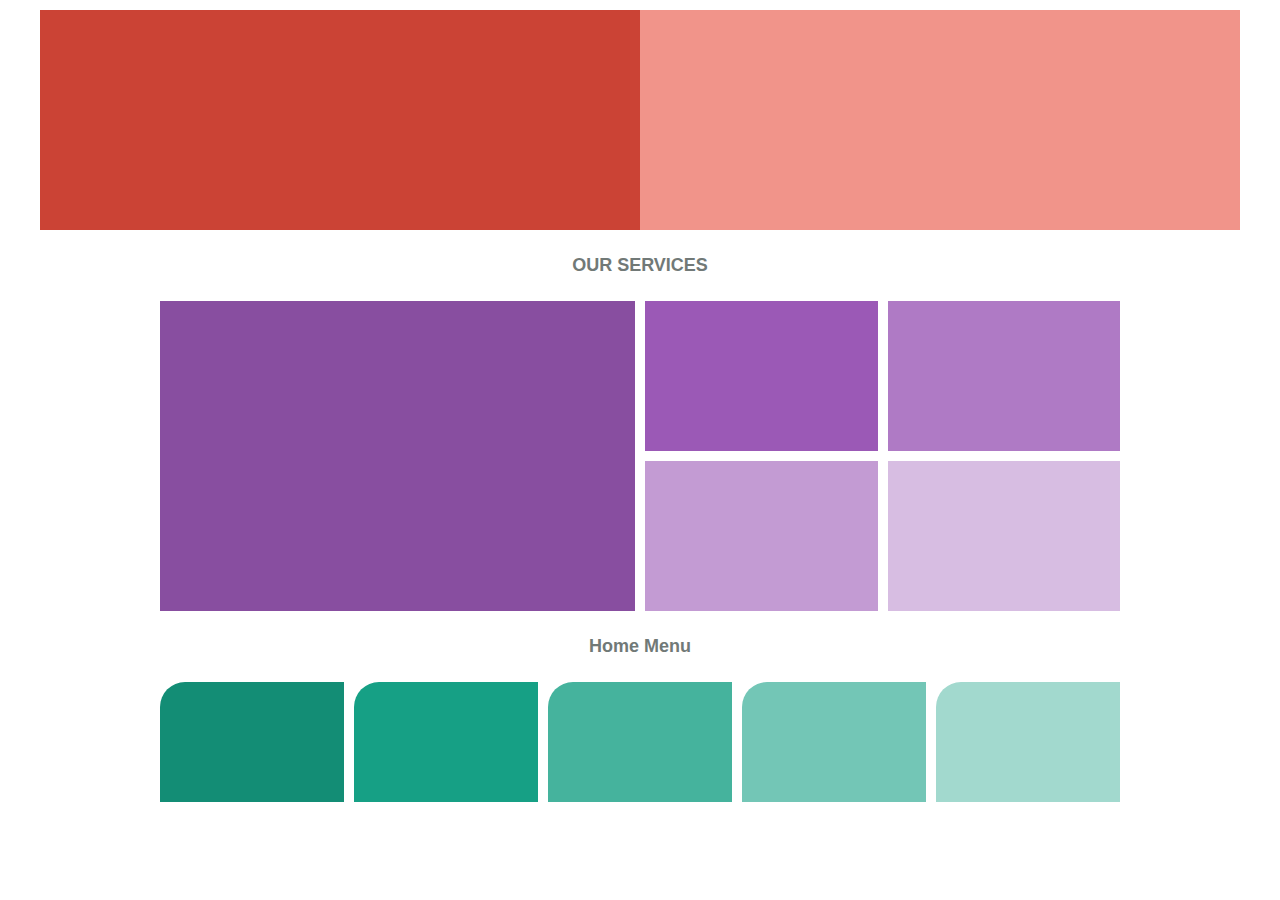
==== Proyecto/index.html @ 06500f5b "primer avance del proyecto del curso" ====
<!DOCTYPE html>
<html lang="en">
<head>
    <meta charset="UTF-8">
    <meta http-equiv="X-UA-Compatible" content="IE=edge">
    <meta name="viewport" content="width=device-width, initial-scale=1.0">
    <link rel="stylesheet" href="./estilos.css">
    <title> Restaurant </title>
</head>
<body>
    <main>
        <section class="contenedor-1"> 
            <div class="item item-1"></div>
            <div class="item item-2"></div>
        </section>
        <section> 
            <h1 class="header header1">Our Services</h1>
            <div class="contenedor-2">
                <div class="item item-1"></div>
                <div class="item item-2"></div>
                <div class="item item-3"></div>
                <div class="item item-4"></div>
                <div class="item item-5"></div>
    
            </div>
        </section>
        <section> 
            <h1 class="header header2"> Home Menu</h1>
            <div class="contenedor-3">
                <div class="item item-1"></div>
                <div class="item item-2"></div>
                <div class="item item-3"></div>
                <div class="item item-4"></div>
                <div class="item item-5"></div>
            </div>
        </section>

    </main>


</body>
</html>
---- Proyecto/estilos.css ----
*{
    box-sizing: border-box;
    margin: 0;
    font-family: 'Rubik', sans-serif;
}

main{
    max-width: 1200px;
    min-width: 320px;
    margin: 10px auto;
}

.header{
    color: #717977;
    font-size: 18px;
    text-align: center;
    margin: 25px 0;
}

/** Seccion 1**/

.header1{
    text-transform: uppercase;
}

.contenedor-1{
    width: 100%;
    min-width: 320px;
    display: grid;
    margin: 0 auto;
    grid-template-columns: repeat(2, 1fr);
    grid-template-rows: 220px;
}

.contenedor-1 .item-1{
    background-color: #CB4335;
}
.contenedor-1 .item-2{
    background-color: #F1948A;
}

/** Seccion 2**/

.contenedor-2{
    width: 80%;
    min-width: 320px;
    margin: 0 auto;
    display: grid;
    grid-template-columns: repeat(4, 1fr);
    grid-template-rows: repeat(2, 150px);
    grid-template-areas: 
    "bloque1 bloque1 bloque2 bloque3"
    "bloque1 bloque1 bloque4 bloque5"
    ;
    row-gap: 10px;
    column-gap: 10px;
}

.contenedor-2 .item-1{
    background-color: #884EA0;
    grid-area: bloque1;
}
.contenedor-2 .item-2{
    background-color: #9B59B6 ;
    grid-area: bloque2;
}
.contenedor-2 .item-3{
    background-color: #AF7AC5  ;
    grid-area: bloque3;
}
.contenedor-2 .item-4{
    background-color: #C39BD3;
    grid-area: bloque4;
}
.contenedor-2 .item-5{
    background-color: #D7BDE2 ;
    grid-area: bloque5;
}

/** Seccion 3**/

.contenedor-3{
    width: 80%;
    min-width: 320px;
    margin: 0 auto;
    display: grid;
    grid-template-columns: repeat(5, 1fr);
    grid-template-rows: 120px;
    column-gap: 10px;
}

.contenedor-3 .item-1{
    background-color: #138D75;
    border-top-left-radius: 25px;
}
.contenedor-3 .item-2{
    background-color: #16A085;
    border-top-left-radius: 25px;

}
.contenedor-3 .item-3{
    background-color: #45B39D ;
    border-top-left-radius: 25px;

}
.contenedor-3 .item-4{
    background-color: #73C6B6;
    border-top-left-radius: 25px;

}
.contenedor-3 .item-5{
    background-color: #A2D9CE ;
    border-top-left-radius: 25px;

}
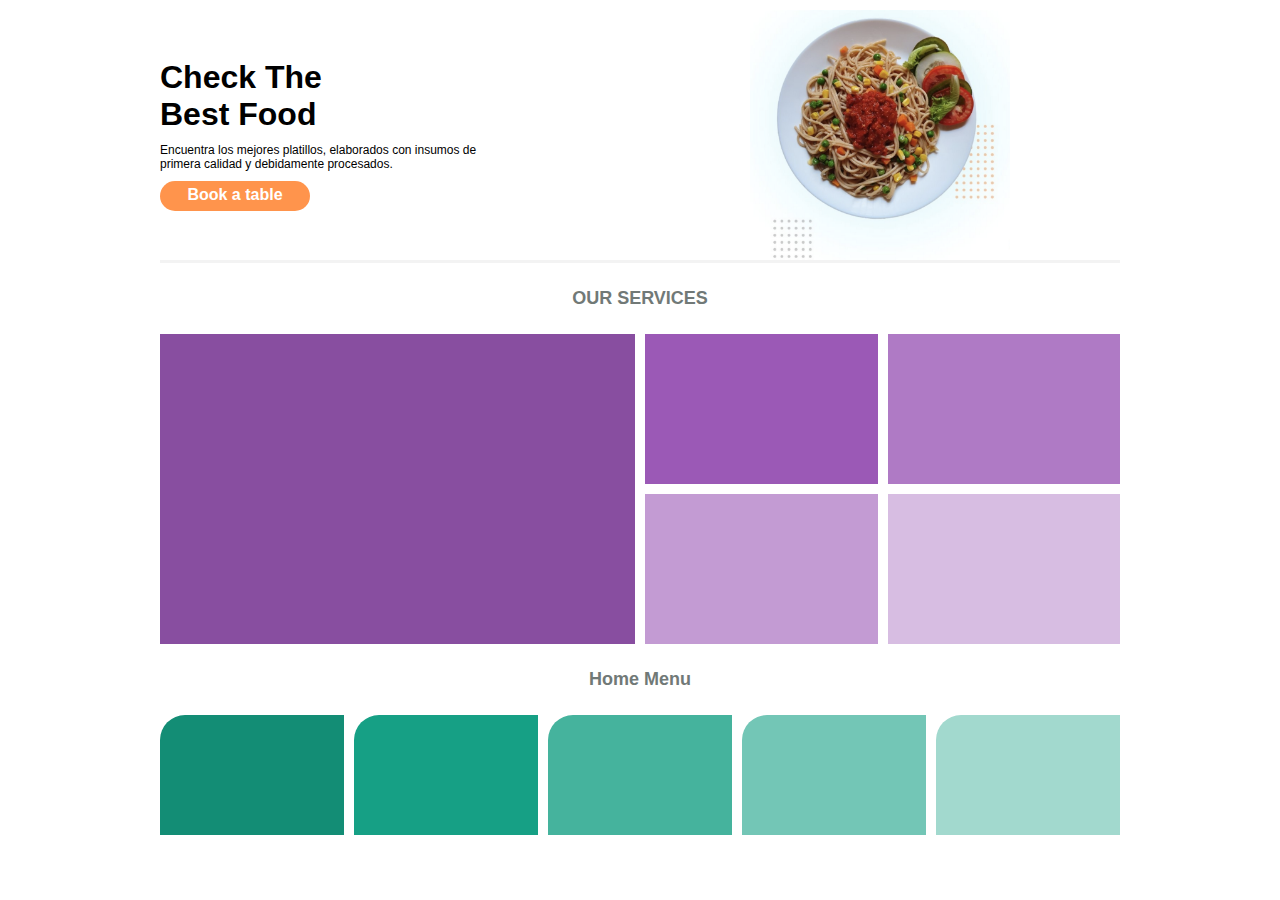
==== commit 5a3ac379: "segundo avance-sección 1" ====
--- a/Proyecto/index.html
+++ b/Proyecto/index.html
@@ -1,42 +1,48 @@
 <!DOCTYPE html>
 <html lang="en">
-<head>
-    <meta charset="UTF-8">
-    <meta http-equiv="X-UA-Compatible" content="IE=edge">
-    <meta name="viewport" content="width=device-width, initial-scale=1.0">
-    <link rel="stylesheet" href="./estilos.css">
-    <title> Restaurant </title>
-</head>
-<body>
+  <head>
+    <meta charset="UTF-8" />
+    <meta http-equiv="X-UA-Compatible" content="IE=edge" />
+    <meta name="viewport" content="width=device-width, initial-scale=1.0" />
+    <link rel="stylesheet" href="./estilos.css" />
+    <title>Restaurant</title>
+  </head>
+  <body>
     <main>
-        <section class="contenedor-1"> 
-            <div class="item item-1"></div>
-            <div class="item item-2"></div>
-        </section>
-        <section> 
-            <h1 class="header header1">Our Services</h1>
-            <div class="contenedor-2">
-                <div class="item item-1"></div>
-                <div class="item item-2"></div>
-                <div class="item item-3"></div>
-                <div class="item item-4"></div>
-                <div class="item item-5"></div>
-    
-            </div>
-        </section>
-        <section> 
-            <h1 class="header header2"> Home Menu</h1>
-            <div class="contenedor-3">
-                <div class="item item-1"></div>
-                <div class="item item-2"></div>
-                <div class="item item-3"></div>
-                <div class="item item-4"></div>
-                <div class="item item-5"></div>
-            </div>
-        </section>
+      <section class="contenedor-1">
+        <div class="item item-1">
+            <h1> Check The <br> Best Food</h1>
+            <p> Encuentra los mejores platillos, elaborados con insumos de primera calidad y
+                debidamente procesados.
+            </p>
+            <a href="">Book a table</a>
+        </div>
+        <div class="item item-2">
+            <img src="./fotos/hero.png" alt="Plato de pasta con vegetales">
+        </div>
+      </section>
 
+      <section>
+        <h1 class="header header1">Our Services</h1>
+        <div class="contenedor-2">
+          <div class="item item-1"></div>
+          <div class="item item-2"></div>
+          <div class="item item-3"></div>
+          <div class="item item-4"></div>
+          <div class="item item-5"></div>
+        </div>
+      </section>
+
+      <section>
+        <h1 class="header header2">Home Menu</h1>
+        <div class="contenedor-3">
+          <div class="item item-1"></div>
+          <div class="item item-2"></div>
+          <div class="item item-3"></div>
+          <div class="item item-4"></div>
+          <div class="item item-5"></div>
+        </div>
+      </section>
     </main>
-
-
-</body>
-</html>+  </body>
+</html>
--- a/Proyecto/estilos.css
+++ b/Proyecto/estilos.css
@@ -1,3 +1,5 @@
+/** Generales**/
+
 *{
     box-sizing: border-box;
     margin: 0;
@@ -22,25 +24,47 @@
 .header1{
     text-transform: uppercase;
 }
-
 .contenedor-1{
-    width: 100%;
+    width: 80%;
     min-width: 320px;
     display: grid;
     margin: 0 auto;
     grid-template-columns: repeat(2, 1fr);
-    grid-template-rows: 220px;
+    grid-template-rows: 250px;
+    border-bottom: 3px solid #F3F3F3;
 }
 
 .contenedor-1 .item-1{
-    background-color: #CB4335;
+    width: 100%;
+    max-width: 350px;
+    margin-right: 30px;
+    align-self: center;
 }
-.contenedor-1 .item-2{
-    background-color: #F1948A;
+
+.item-1 p{
+    margin: 10px 0;
+    font-size: 12px;
+}
+.item-1 a{
+    text-decoration: none;
+    display: block;
+    width: 150px;
+    height: 30px;
+    background-color: #FF944C;
+    color: white;
+    border-radius: 50px;
+    text-align: center;
+    padding-top: 5px;
+    font-weight: 600;
+}
+
+.item-2 img{
+    width: 100%;
+    height: 100%;
+    object-fit: contain;
 }
 
 /** Seccion 2**/
-
 .contenedor-2{
     width: 80%;
     min-width: 320px;
@@ -55,7 +79,6 @@
     row-gap: 10px;
     column-gap: 10px;
 }
-
 .contenedor-2 .item-1{
     background-color: #884EA0;
     grid-area: bloque1;
@@ -78,7 +101,6 @@
 }
 
 /** Seccion 3**/
-
 .contenedor-3{
     width: 80%;
     min-width: 320px;
@@ -88,7 +110,6 @@
     grid-template-rows: 120px;
     column-gap: 10px;
 }
-
 .contenedor-3 .item-1{
     background-color: #138D75;
     border-top-left-radius: 25px;
@@ -96,20 +117,16 @@
 .contenedor-3 .item-2{
     background-color: #16A085;
     border-top-left-radius: 25px;
-
 }
 .contenedor-3 .item-3{
     background-color: #45B39D ;
     border-top-left-radius: 25px;
-
 }
 .contenedor-3 .item-4{
     background-color: #73C6B6;
     border-top-left-radius: 25px;
-
 }
 .contenedor-3 .item-5{
     background-color: #A2D9CE ;
     border-top-left-radius: 25px;
-
 }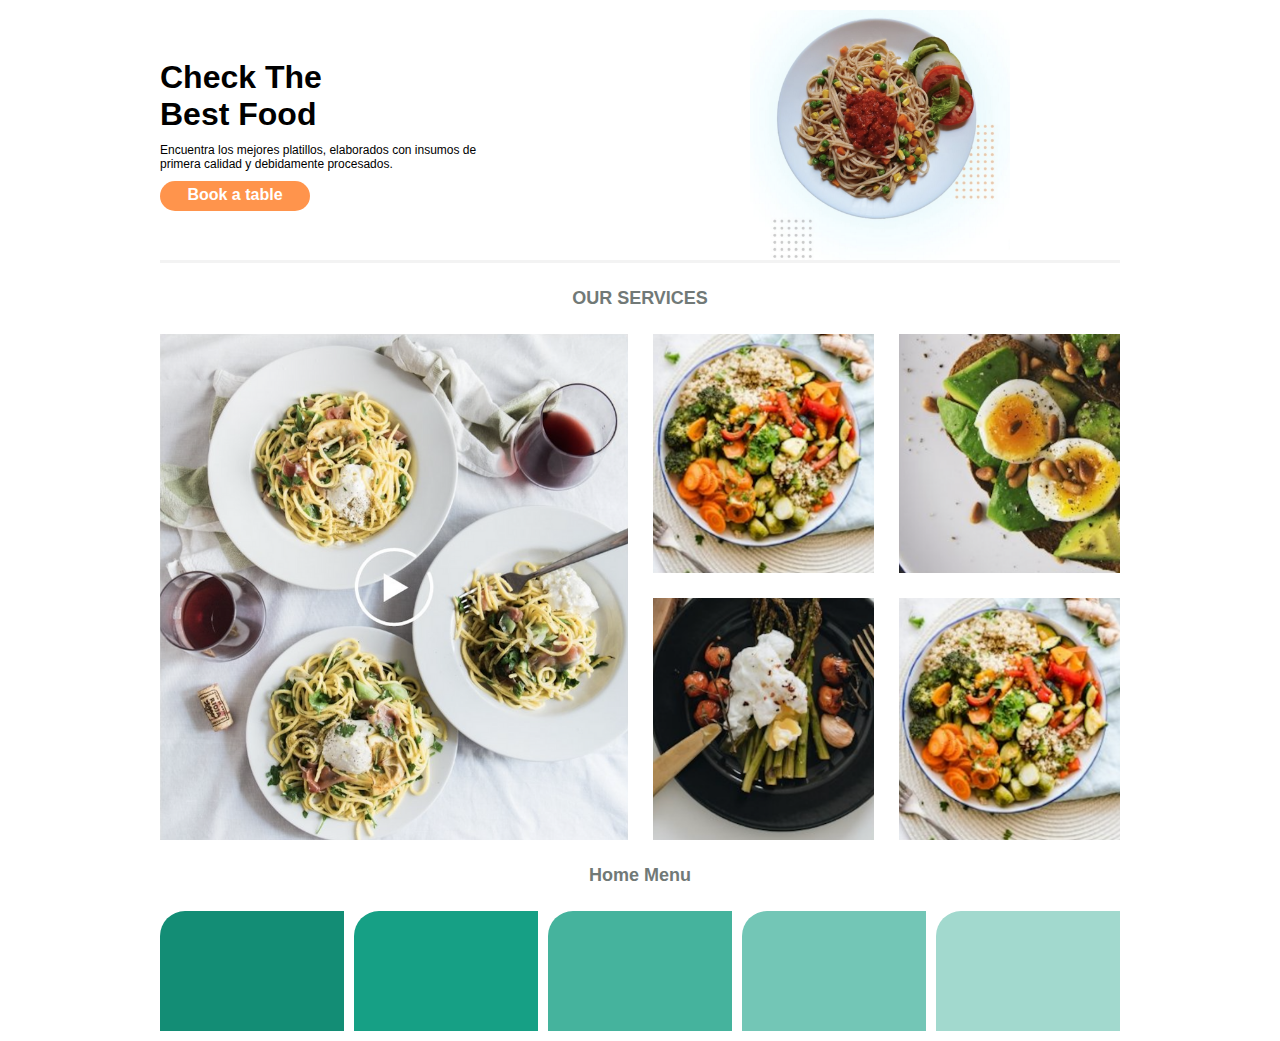
==== commit a80fec66: "tercer avance - seccion 2" ====
--- a/Proyecto/index.html
+++ b/Proyecto/index.html
@@ -25,11 +25,11 @@
       <section>
         <h1 class="header header1">Our Services</h1>
         <div class="contenedor-2">
-          <div class="item item-1"></div>
-          <div class="item item-2"></div>
-          <div class="item item-3"></div>
-          <div class="item item-4"></div>
-          <div class="item item-5"></div>
+          <img class="item item-1" src="./fotos/video.png" alt="Videos de una cena">
+          <img class="item item-2" src="./fotos/dish1.png" alt="Plato 2">
+          <img class="item item-3" src="./fotos/dish2.png" alt="Plato 3">
+          <img class="item item-4" src="./fotos/dish3.png" alt="Plato 4">
+          <img class="item item-5" src="./fotos/dish1.png" alt="Plato 4">
         </div>
       </section>
 
--- a/Proyecto/estilos.css
+++ b/Proyecto/estilos.css
@@ -71,33 +71,43 @@
     margin: 0 auto;
     display: grid;
     grid-template-columns: repeat(4, 1fr);
-    grid-template-rows: repeat(2, 150px);
+    grid-auto-rows: auto;
     grid-template-areas: 
     "bloque1 bloque1 bloque2 bloque3"
     "bloque1 bloque1 bloque4 bloque5"
     ;
-    row-gap: 10px;
-    column-gap: 10px;
+    row-gap: 25px;
+    column-gap: 25px;
 }
 .contenedor-2 .item-1{
-    background-color: #884EA0;
     grid-area: bloque1;
+    width: 100%;
+    height: 100%;
+    object-fit: cover;
 }
 .contenedor-2 .item-2{
-    background-color: #9B59B6 ;
     grid-area: bloque2;
+    width: 100%;
+    height: 100%;
+    object-fit: cover;
 }
 .contenedor-2 .item-3{
-    background-color: #AF7AC5  ;
     grid-area: bloque3;
+    width: 100%;
+    height: 100%;
+    object-fit: cover;
 }
 .contenedor-2 .item-4{
-    background-color: #C39BD3;
     grid-area: bloque4;
+    width: 100%;
+    height: 100%;
+    object-fit: cover;
 }
 .contenedor-2 .item-5{
-    background-color: #D7BDE2 ;
     grid-area: bloque5;
+    width: 100%;
+    height: 100%;
+    object-fit: cover;
 }
 
 /** Seccion 3**/
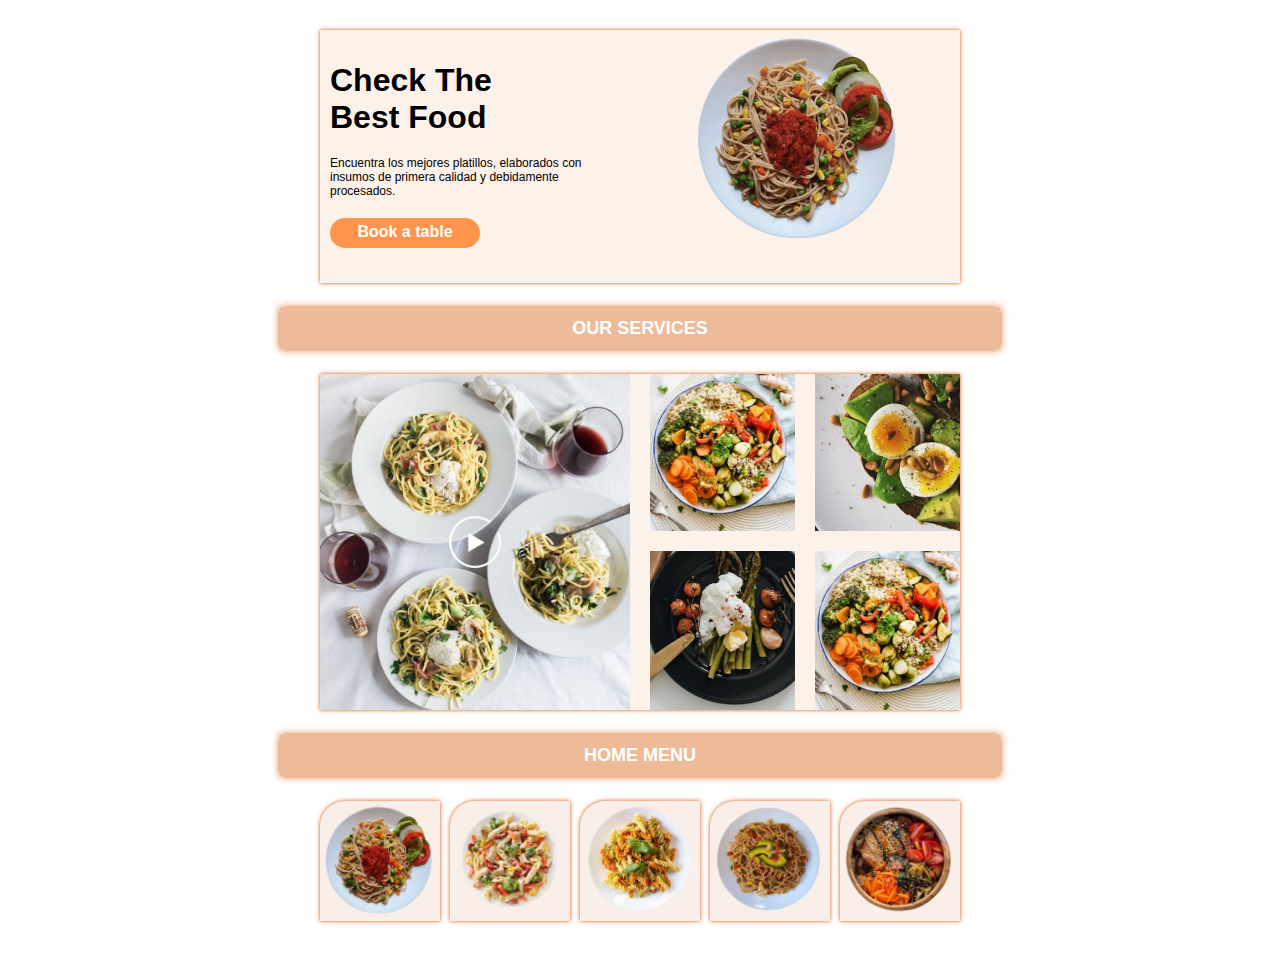
==== commit 781dee42: "medias queries" ====
--- a/Proyecto/index.html
+++ b/Proyecto/index.html
@@ -5,6 +5,16 @@
     <meta http-equiv="X-UA-Compatible" content="IE=edge" />
     <meta name="viewport" content="width=device-width, initial-scale=1.0" />
     <link rel="stylesheet" href="./estilos.css" />
+    <!-- Media queries-->
+    <link 
+      rel="stylesheet" 
+      href="./mediaQueries/mobile.css"
+      media="screen and (max-width: 500px)">
+      <link 
+      rel="stylesheet" 
+      href="./mediaQueries/mobile-2.css"
+      media="screen and (max-width: 360px)">      
+
     <title>Restaurant</title>
   </head>
   <body>
@@ -16,9 +26,10 @@
                 debidamente procesados.
             </p>
             <a href="">Book a table</a>
+            <img  class="img-mobile" src="./fotos/hero.png" alt="Plato de pasta con vegetales">
         </div>
         <div class="item item-2">
-            <img src="./fotos/hero.png" alt="Plato de pasta con vegetales">
+            <img src="./fotos/hero2.png" alt="Plato de pasta con vegetales">
         </div>
       </section>
 
--- a/Proyecto/estilos.css
+++ b/Proyecto/estilos.css
@@ -7,22 +7,33 @@
 }
 
 main{
-    max-width: 1200px;
-    min-width: 320px;
-    margin: 10px auto;
+    max-width: 800px;
+    min-width: 320px;
+    margin: 30px auto;
+    display: flex;
+    flex-direction: column;
 }
 
 .header{
-    color: #717977;
+    color: white;
     font-size: 18px;
     text-align: center;
-    margin: 25px 0;
 }
 
 /** Seccion 1**/
 
-.header1{
+.img-mobile{
+    display: none;
+}
+
+.header1, .header2{
     text-transform: uppercase;
+    width: 90%;
+    margin: 25px auto 25px;
+    padding-top: 10px;
+    padding-bottom: 10px;
+    background-color: #EDBB99;
+    box-shadow: 0px 0px 8px 0px #D35400;
 }
 .contenedor-1{
     width: 80%;
@@ -32,17 +43,21 @@
     grid-template-columns: repeat(2, 1fr);
     grid-template-rows: 250px;
     border-bottom: 3px solid #F3F3F3;
+    background-color: #FDF2E9;
+    box-shadow: 0px 0px 4px 0px #D35400;
+
 }
 
 .contenedor-1 .item-1{
     width: 100%;
     max-width: 350px;
-    margin-right: 30px;
+    padding-right: 30px;
     align-self: center;
+    padding-left: 10px;
 }
 
 .item-1 p{
-    margin: 10px 0;
+    margin: 20px 0;
     font-size: 12px;
 }
 .item-1 a{
@@ -56,6 +71,7 @@
     text-align: center;
     padding-top: 5px;
     font-weight: 600;
+    opacity: 1;
 }
 
 .item-2 img{
@@ -64,20 +80,26 @@
     object-fit: contain;
 }
 
+
 /** Seccion 2**/
+
+
 .contenedor-2{
     width: 80%;
     min-width: 320px;
     margin: 0 auto;
     display: grid;
     grid-template-columns: repeat(4, 1fr);
-    grid-auto-rows: auto;
+    grid-template-rows: repeat(2,auto);
     grid-template-areas: 
     "bloque1 bloque1 bloque2 bloque3"
     "bloque1 bloque1 bloque4 bloque5"
     ;
-    row-gap: 25px;
-    column-gap: 25px;
+    row-gap: 20px;
+    column-gap: 20px;
+    background-color: #FDF2E9;
+    box-shadow: 0px 0px 4px 0px #D35400;
+
 }
 .contenedor-2 .item-1{
     grid-area: bloque1;
@@ -111,32 +133,79 @@
 }
 
 /** Seccion 3**/
+
+main section:nth-child(3){
+    margin-bottom: 15px;
+}
 .contenedor-3{
     width: 80%;
+    height: 120px;
     min-width: 320px;
     margin: 0 auto;
     display: grid;
-    grid-template-columns: repeat(5, 1fr);
-    grid-template-rows: 120px;
+    grid-template-columns: repeat(5,1fr);
+    grid-template-rows: repeat(1, auto);
     column-gap: 10px;
+    row-gap: 10px;
 }
 .contenedor-3 .item-1{
-    background-color: #138D75;
-    border-top-left-radius: 25px;
-}
+    background-color: #F9EFE8;
+    border-top-left-radius: 25px;
+    background-image: url(./fotos/plate1.png);
+    background-size: contain;
+    background-repeat: no-repeat;
+    background-position: center;
+    cursor: pointer;
+    box-shadow: 0px 0px 4px 0px #D35400;
+}
+
 .contenedor-3 .item-2{
-    background-color: #16A085;
-    border-top-left-radius: 25px;
+    background-color: #F9EFE8;
+    border-top-left-radius: 25px;
+    background-image: url(./fotos/plate2.png);
+    background-size: contain;
+    background-repeat: no-repeat;
+    background-position: center;
+    box-shadow: 0px 0px 4px 0px #D35400;
+
 }
 .contenedor-3 .item-3{
-    background-color: #45B39D ;
-    border-top-left-radius: 25px;
+    background-color: #F9EFE8 ;
+    border-top-left-radius: 25px;
+    background-image: url(./fotos/plate3.png);
+    background-size: contain;
+    background-repeat: no-repeat;
+    background-position: center;
+    box-shadow: 0px 0px 4px 0px #D35400;
+
 }
 .contenedor-3 .item-4{
-    background-color: #73C6B6;
-    border-top-left-radius: 25px;
+    background-color: #F9EFE8;
+    border-top-left-radius: 25px;
+    background-image: url(./fotos/plate4.png);
+    background-size: contain;
+    background-repeat: no-repeat;
+    background-position: center;
+    box-shadow: 0px 0px 4px 0px #D35400;
+
 }
 .contenedor-3 .item-5{
-    background-color: #A2D9CE ;
-    border-top-left-radius: 25px;
-}+    background-color: #F9EFE8 ;
+    border-top-left-radius: 25px;
+    background-image: url(./fotos/plate5.png);
+    background-size: contain;
+    background-repeat: no-repeat;
+    background-position: center;
+    box-shadow: 0px 0px 4px 0px #D35400;
+}
+
+.contenedor-3 .item-1:hover,
+.contenedor-3 .item-2:hover,
+.contenedor-3 .item-3:hover,
+.contenedor-3 .item-4:hover,
+.contenedor-3 .item-5:hover
+{
+    background-color: #EDBB99;
+    border: 2px solid #D35400;
+
+}
--- a/Proyecto/mediaQueries/mobile.css
+++ b/Proyecto/mediaQueries/mobile.css
@@ -0,0 +1,65 @@
+/** Medias Queries - Seccion 1**/
+
+.contenedor-1{
+    grid-template-columns: 1fr;
+    position: relative;
+}
+
+.img-mobile{
+    display: block;
+    width: 100%;
+    height: 100%;
+    object-fit: contain;
+    opacity: 0.20;
+    position: absolute;
+    top: 0;
+}
+
+.item-2 img{
+    display: none;
+}
+
+.contenedor-1 .item-1{
+    text-align: center;
+    padding: 0;
+    margin: 0 auto;
+}
+
+
+.item-1 a{
+    margin: 15px auto 0px;
+    z-index: 100;
+    position: absolute;
+    right: calc(50% - 75px);   
+}
+
+.item-1 p{
+    max-width: 250px;
+    margin: 15px auto 0px;
+    
+}
+
+
+/** Medias Queries - Seccion 2**/
+
+.contenedor-2{
+    grid-template-columns: repeat(3, 1fr);
+    grid-template-rows: repeat(3,auto);
+    grid-template-areas: 
+    "bloque1 bloque1 bloque2"
+    "bloque1 bloque1 bloque3"
+    "bloque4 bloque5 . ";
+    row-gap: 15px;
+    column-gap: 15px;
+}
+
+/** Medias Queries - Seccion 3**/
+
+.contenedor-3{
+    height: 240px;
+    grid-template-columns: repeat(3,1fr);
+    grid-template-rows: repeat(2, auto);
+
+}
+
+
--- a/Proyecto/mediaQueries/mobile-2.css
+++ b/Proyecto/mediaQueries/mobile-2.css
@@ -0,0 +1,23 @@
+/** Medias Queries - Seccion 2**/
+
+.contenedor-2{
+    grid-template-columns: repeat(2, 1fr);
+    grid-template-rows: repeat(4,auto);
+    grid-template-areas: 
+    "bloque1 bloque1 "
+    "bloque1 bloque1 "
+    "bloque2 bloque3 "
+    "bloque4 bloque5 ";
+    row-gap: 10px;
+    column-gap: 10px;
+
+}
+
+/** Medias Queries - Seccion 3**/
+
+.contenedor-3{
+    height: 360px;
+    grid-template-columns: repeat(2,1fr);
+    grid-template-rows: repeat(3, auto);
+
+}
